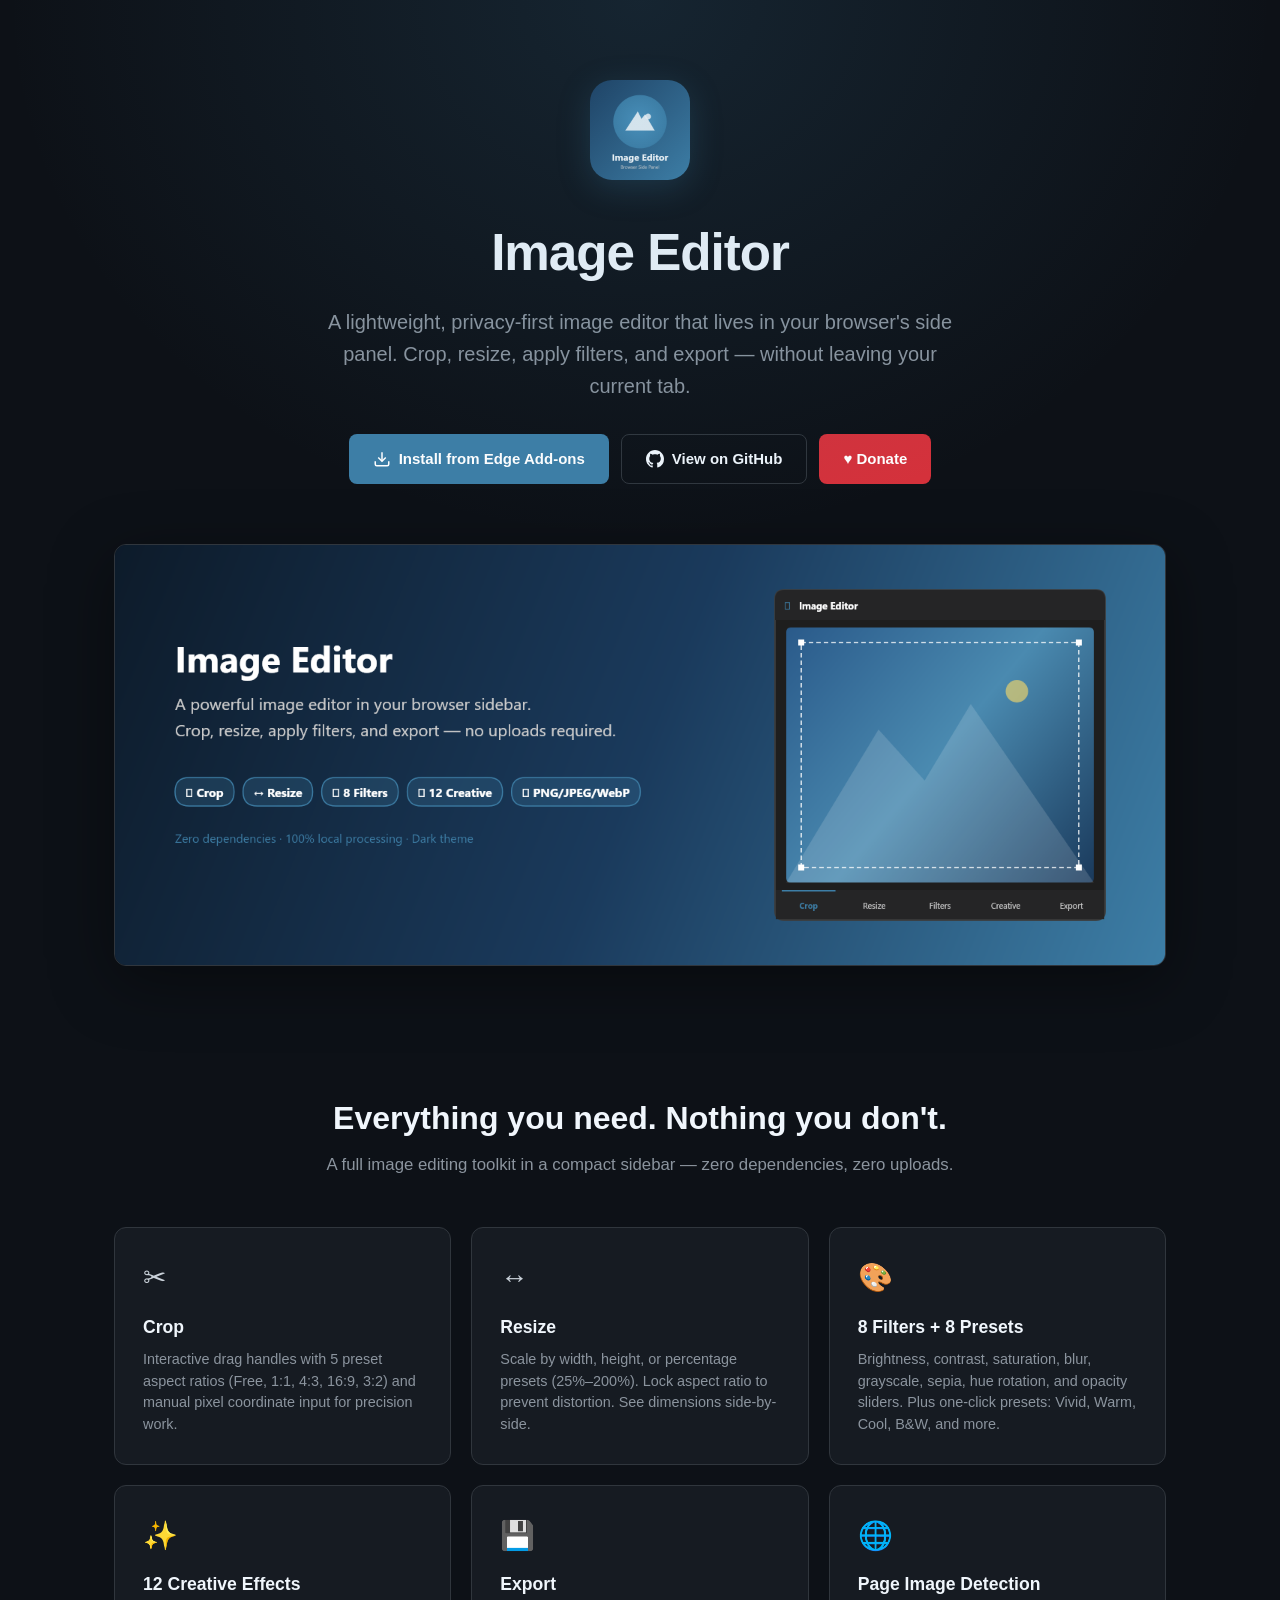
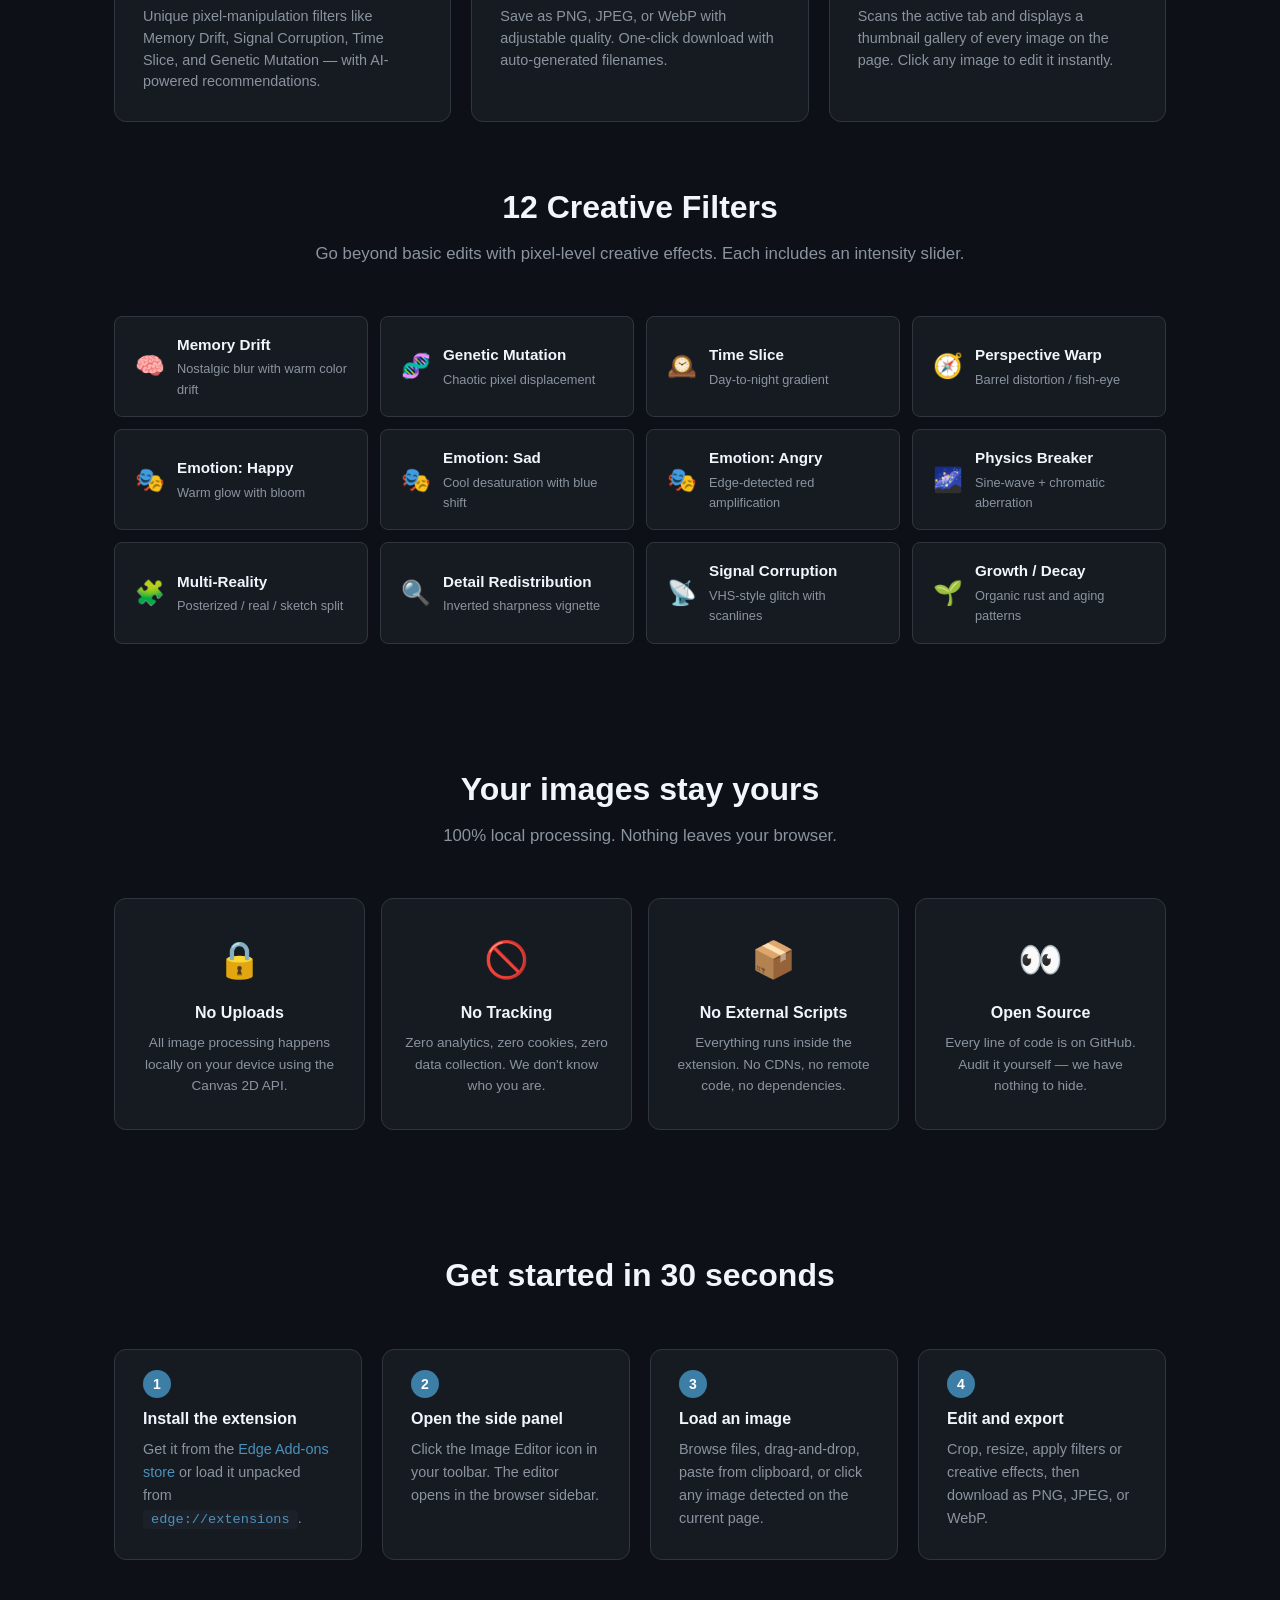
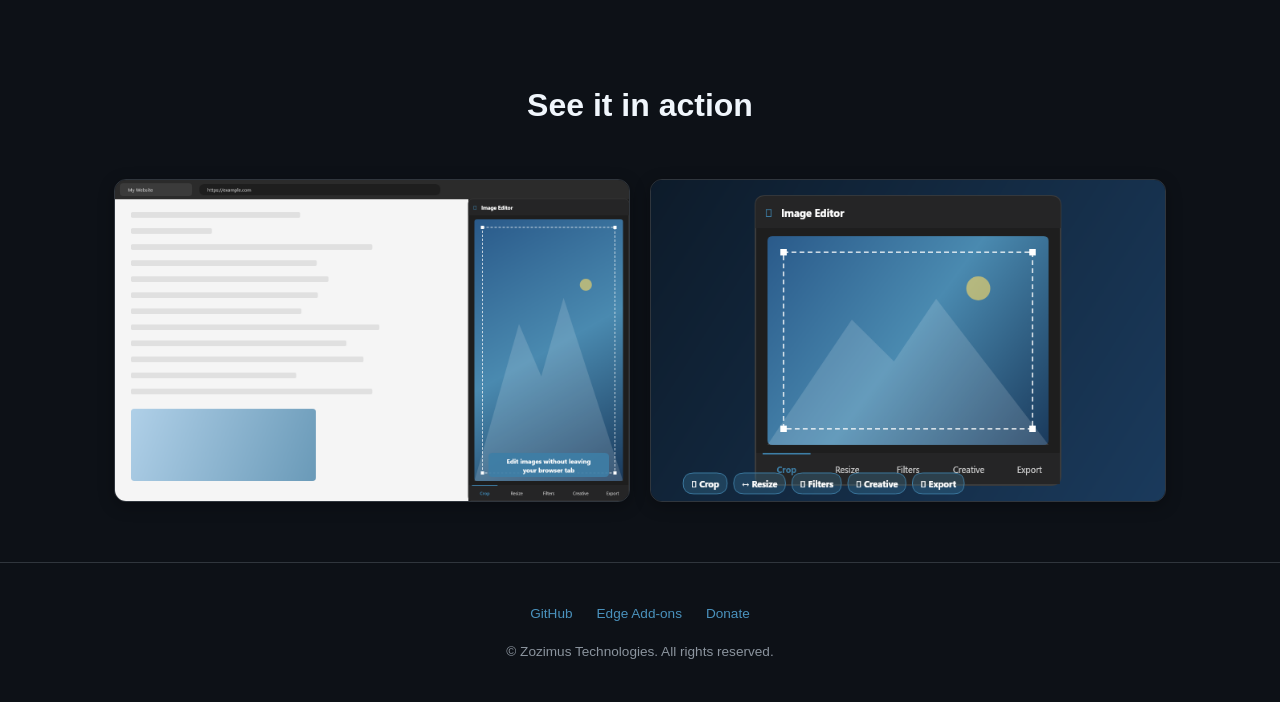
==== docs/index.html @ ad633cd8 "Add store assets, GitHub Pages site, UX improvements" ====
<!DOCTYPE html>
<html lang="en">
<head>
  <meta charset="UTF-8">
  <meta name="viewport" content="width=device-width, initial-scale=1.0">
  <title>Image Editor — Browser Side Panel Extension</title>
  <meta name="description" content="A lightweight, privacy-first image editor that lives in your browser's side panel. Crop, resize, apply filters, and export — without leaving your current tab.">
  <meta name="theme-color" content="#3d7ea6">
  <link rel="icon" type="image/png" href="icons/icon48.png">
  <style>
    *, *::before, *::after { box-sizing: border-box; margin: 0; padding: 0; }

    :root {
      --bg: #0d1117;
      --bg-card: #161b22;
      --bg-elevated: #1c2129;
      --border: #30363d;
      --text: #c9d1d9;
      --text-muted: #8b949e;
      --text-bright: #f0f6fc;
      --accent: #3d7ea6;
      --accent-light: #4a92bd;
      --accent-glow: rgba(61, 126, 166, 0.15);
      --danger: #d4313b;
      --radius: 12px;
    }

    body {
      font-family: -apple-system, BlinkMacSystemFont, "Segoe UI", Roboto, Helvetica, Arial, sans-serif;
      background: var(--bg);
      color: var(--text);
      line-height: 1.6;
      overflow-x: hidden;
    }

    a { color: var(--accent-light); text-decoration: none; }
    a:hover { text-decoration: underline; }

    /* ── Hero ── */
    .hero {
      position: relative;
      padding: 80px 24px 60px;
      text-align: center;
      overflow: hidden;
    }

    .hero::before {
      content: '';
      position: absolute;
      inset: 0;
      background: radial-gradient(ellipse at 50% 0%, rgba(61,126,166,0.18) 0%, transparent 70%);
      pointer-events: none;
    }

    .hero-logo {
      width: 100px;
      height: 100px;
      border-radius: 22px;
      margin-bottom: 24px;
      box-shadow: 0 8px 32px rgba(61,126,166,0.25);
    }

    .hero h1 {
      font-size: clamp(2rem, 5vw, 3.2rem);
      font-weight: 700;
      color: var(--text-bright);
      margin-bottom: 12px;
      letter-spacing: -0.02em;
    }

    .hero .tagline {
      font-size: clamp(1rem, 2.5vw, 1.25rem);
      color: var(--text-muted);
      max-width: 640px;
      margin: 0 auto 32px;
    }

    .hero-buttons {
      display: flex;
      gap: 12px;
      justify-content: center;
      flex-wrap: wrap;
    }

    .btn {
      display: inline-flex;
      align-items: center;
      gap: 8px;
      padding: 12px 24px;
      font-size: 15px;
      font-weight: 600;
      font-family: inherit;
      border: none;
      border-radius: 8px;
      cursor: pointer;
      transition: background 0.2s, transform 0.1s;
      text-decoration: none;
    }

    .btn:hover { text-decoration: none; transform: translateY(-1px); }

    .btn-primary {
      background: var(--accent);
      color: #fff;
    }
    .btn-primary:hover { background: var(--accent-light); }

    .btn-outline {
      background: transparent;
      color: var(--text-bright);
      border: 1px solid var(--border);
    }
    .btn-outline:hover { border-color: var(--accent); background: var(--accent-glow); }

    .btn-donate {
      background: var(--danger);
      color: #fff;
    }
    .btn-donate:hover { background: #e04450; }

    /* ── Banner Image ── */
    .banner {
      max-width: 1100px;
      margin: 0 auto 60px;
      padding: 0 24px;
    }

    .banner img {
      width: 100%;
      border-radius: var(--radius);
      border: 1px solid var(--border);
      box-shadow: 0 16px 64px rgba(0,0,0,0.4);
    }

    /* ── Section ── */
    .section {
      max-width: 1100px;
      margin: 0 auto;
      padding: 60px 24px;
    }

    .section-header {
      text-align: center;
      margin-bottom: 48px;
    }

    .section-header h2 {
      font-size: clamp(1.5rem, 3vw, 2rem);
      color: var(--text-bright);
      margin-bottom: 8px;
    }

    .section-header p {
      color: var(--text-muted);
      font-size: 1.05rem;
    }

    /* ── Feature Grid ── */
    .features {
      display: grid;
      grid-template-columns: repeat(auto-fit, minmax(300px, 1fr));
      gap: 20px;
    }

    .feature-card {
      padding: 28px;
      background: var(--bg-card);
      border: 1px solid var(--border);
      border-radius: var(--radius);
      transition: border-color 0.2s, box-shadow 0.2s;
    }

    .feature-card:hover {
      border-color: var(--accent);
      box-shadow: 0 0 0 1px var(--accent), 0 8px 24px rgba(61,126,166,0.08);
    }

    .feature-icon {
      font-size: 28px;
      margin-bottom: 12px;
      display: block;
    }

    .feature-card h3 {
      font-size: 1.1rem;
      color: var(--text-bright);
      margin-bottom: 8px;
    }

    .feature-card p {
      font-size: 0.9rem;
      color: var(--text-muted);
      line-height: 1.5;
    }

    /* ── Creative Filters ── */
    .creative-grid {
      display: grid;
      grid-template-columns: repeat(auto-fit, minmax(240px, 1fr));
      gap: 12px;
    }

    .creative-item {
      display: flex;
      align-items: center;
      gap: 12px;
      padding: 16px 20px;
      background: var(--bg-card);
      border: 1px solid var(--border);
      border-radius: 8px;
    }

    .creative-item .emoji { font-size: 24px; flex-shrink: 0; }

    .creative-item .info h4 {
      font-size: 0.95rem;
      color: var(--text-bright);
      margin-bottom: 2px;
    }

    .creative-item .info p {
      font-size: 0.8rem;
      color: var(--text-muted);
    }

    /* ── Privacy ── */
    .privacy-grid {
      display: grid;
      grid-template-columns: repeat(auto-fit, minmax(220px, 1fr));
      gap: 16px;
    }

    .privacy-card {
      text-align: center;
      padding: 32px 20px;
      background: var(--bg-card);
      border: 1px solid var(--border);
      border-radius: var(--radius);
    }

    .privacy-card .icon {
      font-size: 36px;
      display: block;
      margin-bottom: 12px;
    }

    .privacy-card h3 {
      font-size: 1rem;
      color: var(--text-bright);
      margin-bottom: 6px;
    }

    .privacy-card p {
      font-size: 0.85rem;
      color: var(--text-muted);
    }

    /* ── How to Install ── */
    .steps {
      display: grid;
      grid-template-columns: repeat(auto-fit, minmax(240px, 1fr));
      gap: 20px;
      counter-reset: step;
    }

    .step {
      position: relative;
      padding: 28px;
      padding-top: 56px;
      background: var(--bg-card);
      border: 1px solid var(--border);
      border-radius: var(--radius);
    }

    .step::before {
      counter-increment: step;
      content: counter(step);
      position: absolute;
      top: 20px;
      left: 28px;
      width: 28px;
      height: 28px;
      background: var(--accent);
      color: #fff;
      font-weight: 700;
      font-size: 14px;
      border-radius: 50%;
      display: flex;
      align-items: center;
      justify-content: center;
    }

    .step h3 {
      font-size: 1rem;
      color: var(--text-bright);
      margin-bottom: 6px;
    }

    .step p {
      font-size: 0.9rem;
      color: var(--text-muted);
    }

    .step code {
      background: var(--bg-elevated);
      padding: 2px 8px;
      border-radius: 4px;
      font-size: 0.85rem;
      color: var(--accent-light);
    }

    /* ── Screenshots ── */
    .screenshots {
      display: grid;
      grid-template-columns: repeat(auto-fit, minmax(300px, 1fr));
      gap: 20px;
    }

    .screenshots img {
      width: 100%;
      border-radius: var(--radius);
      border: 1px solid var(--border);
      box-shadow: 0 4px 16px rgba(0,0,0,0.3);
    }

    /* ── Footer ── */
    .site-footer {
      text-align: center;
      padding: 40px 24px;
      border-top: 1px solid var(--border);
      color: var(--text-muted);
      font-size: 0.85rem;
    }

    .site-footer .links {
      display: flex;
      justify-content: center;
      gap: 24px;
      margin-bottom: 16px;
      flex-wrap: wrap;
    }

    /* ── Responsive ── */
    @media (max-width: 640px) {
      .hero { padding: 48px 16px 40px; }
      .section { padding: 40px 16px; }
      .features, .creative-grid, .privacy-grid, .steps, .screenshots {
        grid-template-columns: 1fr;
      }
    }
  </style>
</head>
<body>

  <!-- Hero -->
  <section class="hero">
    <img src="storeassets/extensionlogo.png" alt="Image Editor logo" class="hero-logo">
    <h1>Image Editor</h1>
    <p class="tagline">A lightweight, privacy-first image editor that lives in your browser's side panel. Crop, resize, apply filters, and export — without leaving your current tab.</p>
    <div class="hero-buttons">
      <a href="https://microsoftedge.microsoft.com/addons/detail/image-editor/" class="btn btn-primary">
        <svg viewBox="0 0 24 24" width="18" height="18" fill="none" stroke="currentColor" stroke-width="2"><path d="M21 15v4a2 2 0 01-2 2H5a2 2 0 01-2-2v-4"/><polyline points="7 10 12 15 17 10"/><line x1="12" y1="15" x2="12" y2="3"/></svg>
        Install from Edge Add-ons
      </a>
      <a href="https://github.com/zozimustechnologies/imageeditor" class="btn btn-outline">
        <svg viewBox="0 0 16 16" width="18" height="18" fill="currentColor"><path d="M8 0C3.58 0 0 3.58 0 8c0 3.54 2.29 6.53 5.47 7.59.4.07.55-.17.55-.38 0-.19-.01-.82-.01-1.49-2.01.37-2.53-.49-2.69-.94-.09-.23-.48-.94-.82-1.13-.28-.15-.68-.52-.01-.53.63-.01 1.08.58 1.23.82.72 1.21 1.87.87 2.33.66.07-.52.28-.87.51-1.07-1.78-.2-3.64-.89-3.64-3.95 0-.87.31-1.59.82-2.15-.08-.2-.36-1.02.08-2.12 0 0 .67-.21 2.2.82.64-.18 1.32-.27 2-.27.68 0 1.36.09 2 .27 1.53-1.04 2.2-.82 2.2-.82.44 1.1.16 1.92.08 2.12.51.56.82 1.27.82 2.15 0 3.07-1.87 3.75-3.65 3.95.29.25.54.73.54 1.48 0 1.07-.01 1.93-.01 2.2 0 .21.15.46.55.38A8.013 8.013 0 0016 8c0-4.42-3.58-8-8-8z"/></svg>
        View on GitHub
      </a>
      <a href="https://wise.com/pay/business/sandeepchadda?utm_source=open_link" class="btn btn-donate" target="_blank" rel="noopener">
        &#9829; Donate
      </a>
    </div>
  </section>

  <!-- Banner -->
  <div class="banner">
    <img src="storeassets/largepromotionaltile.png" alt="Image Editor promotional banner">
  </div>

  <!-- Features -->
  <section class="section">
    <div class="section-header">
      <h2>Everything you need. Nothing you don't.</h2>
      <p>A full image editing toolkit in a compact sidebar — zero dependencies, zero uploads.</p>
    </div>
    <div class="features">
      <div class="feature-card">
        <span class="feature-icon">&#9986;</span>
        <h3>Crop</h3>
        <p>Interactive drag handles with 5 preset aspect ratios (Free, 1:1, 4:3, 16:9, 3:2) and manual pixel coordinate input for precision work.</p>
      </div>
      <div class="feature-card">
        <span class="feature-icon">&#8596;</span>
        <h3>Resize</h3>
        <p>Scale by width, height, or percentage presets (25%–200%). Lock aspect ratio to prevent distortion. See dimensions side-by-side.</p>
      </div>
      <div class="feature-card">
        <span class="feature-icon">&#127912;</span>
        <h3>8 Filters + 8 Presets</h3>
        <p>Brightness, contrast, saturation, blur, grayscale, sepia, hue rotation, and opacity sliders. Plus one-click presets: Vivid, Warm, Cool, B&amp;W, and more.</p>
      </div>
      <div class="feature-card">
        <span class="feature-icon">&#10024;</span>
        <h3>12 Creative Effects</h3>
        <p>Unique pixel-manipulation filters like Memory Drift, Signal Corruption, Time Slice, and Genetic Mutation — with AI-powered recommendations.</p>
      </div>
      <div class="feature-card">
        <span class="feature-icon">&#128190;</span>
        <h3>Export</h3>
        <p>Save as PNG, JPEG, or WebP with adjustable quality. One-click download with auto-generated filenames.</p>
      </div>
      <div class="feature-card">
        <span class="feature-icon">&#127760;</span>
        <h3>Page Image Detection</h3>
        <p>Scans the active tab and displays a thumbnail gallery of every image on the page. Click any image to edit it instantly.</p>
      </div>
    </div>
  </section>

  <!-- Creative Filters -->
  <section class="section" style="padding-top: 0;">
    <div class="section-header">
      <h2>12 Creative Filters</h2>
      <p>Go beyond basic edits with pixel-level creative effects. Each includes an intensity slider.</p>
    </div>
    <div class="creative-grid">
      <div class="creative-item">
        <span class="emoji">&#129504;</span>
        <div class="info"><h4>Memory Drift</h4><p>Nostalgic blur with warm color drift</p></div>
      </div>
      <div class="creative-item">
        <span class="emoji">&#129516;</span>
        <div class="info"><h4>Genetic Mutation</h4><p>Chaotic pixel displacement</p></div>
      </div>
      <div class="creative-item">
        <span class="emoji">&#128368;&#65039;</span>
        <div class="info"><h4>Time Slice</h4><p>Day-to-night gradient</p></div>
      </div>
      <div class="creative-item">
        <span class="emoji">&#129517;</span>
        <div class="info"><h4>Perspective Warp</h4><p>Barrel distortion / fish-eye</p></div>
      </div>
      <div class="creative-item">
        <span class="emoji">&#127917;</span>
        <div class="info"><h4>Emotion: Happy</h4><p>Warm glow with bloom</p></div>
      </div>
      <div class="creative-item">
        <span class="emoji">&#127917;</span>
        <div class="info"><h4>Emotion: Sad</h4><p>Cool desaturation with blue shift</p></div>
      </div>
      <div class="creative-item">
        <span class="emoji">&#127917;</span>
        <div class="info"><h4>Emotion: Angry</h4><p>Edge-detected red amplification</p></div>
      </div>
      <div class="creative-item">
        <span class="emoji">&#127756;</span>
        <div class="info"><h4>Physics Breaker</h4><p>Sine-wave + chromatic aberration</p></div>
      </div>
      <div class="creative-item">
        <span class="emoji">&#129513;</span>
        <div class="info"><h4>Multi-Reality</h4><p>Posterized / real / sketch split</p></div>
      </div>
      <div class="creative-item">
        <span class="emoji">&#128269;</span>
        <div class="info"><h4>Detail Redistribution</h4><p>Inverted sharpness vignette</p></div>
      </div>
      <div class="creative-item">
        <span class="emoji">&#128225;</span>
        <div class="info"><h4>Signal Corruption</h4><p>VHS-style glitch with scanlines</p></div>
      </div>
      <div class="creative-item">
        <span class="emoji">&#127793;</span>
        <div class="info"><h4>Growth / Decay</h4><p>Organic rust and aging patterns</p></div>
      </div>
    </div>
  </section>

  <!-- Privacy -->
  <section class="section">
    <div class="section-header">
      <h2>Your images stay yours</h2>
      <p>100% local processing. Nothing leaves your browser.</p>
    </div>
    <div class="privacy-grid">
      <div class="privacy-card">
        <span class="icon">&#128274;</span>
        <h3>No Uploads</h3>
        <p>All image processing happens locally on your device using the Canvas 2D API.</p>
      </div>
      <div class="privacy-card">
        <span class="icon">&#128683;</span>
        <h3>No Tracking</h3>
        <p>Zero analytics, zero cookies, zero data collection. We don't know who you are.</p>
      </div>
      <div class="privacy-card">
        <span class="icon">&#128230;</span>
        <h3>No External Scripts</h3>
        <p>Everything runs inside the extension. No CDNs, no remote code, no dependencies.</p>
      </div>
      <div class="privacy-card">
        <span class="icon">&#128064;</span>
        <h3>Open Source</h3>
        <p>Every line of code is on GitHub. Audit it yourself — we have nothing to hide.</p>
      </div>
    </div>
  </section>

  <!-- Install -->
  <section class="section">
    <div class="section-header">
      <h2>Get started in 30 seconds</h2>
    </div>
    <div class="steps">
      <div class="step">
        <h3>Install the extension</h3>
        <p>Get it from the <a href="https://microsoftedge.microsoft.com/addons/detail/image-editor/">Edge Add-ons store</a> or load it unpacked from <code>edge://extensions</code>.</p>
      </div>
      <div class="step">
        <h3>Open the side panel</h3>
        <p>Click the Image Editor icon in your toolbar. The editor opens in the browser sidebar.</p>
      </div>
      <div class="step">
        <h3>Load an image</h3>
        <p>Browse files, drag-and-drop, paste from clipboard, or click any image detected on the current page.</p>
      </div>
      <div class="step">
        <h3>Edit and export</h3>
        <p>Crop, resize, apply filters or creative effects, then download as PNG, JPEG, or WebP.</p>
      </div>
    </div>
  </section>

  <!-- Screenshots -->
  <section class="section">
    <div class="section-header">
      <h2>See it in action</h2>
    </div>
    <div class="screenshots">
      <img src="storeassets/screenshot-1280x800.png" alt="Image Editor side panel in browser" loading="lazy">
      <img src="storeassets/screenshot-640x400.png" alt="Image Editor compact view" loading="lazy">
    </div>
  </section>

  <!-- Footer -->
  <footer class="site-footer">
    <div class="links">
      <a href="https://github.com/zozimustechnologies/imageeditor">GitHub</a>
      <a href="https://microsoftedge.microsoft.com/addons/detail/image-editor/">Edge Add-ons</a>
      <a href="https://wise.com/pay/business/sandeepchadda?utm_source=open_link" target="_blank" rel="noopener">Donate</a>
    </div>
    <p>&copy; Zozimus Technologies. All rights reserved.</p>
  </footer>

</body>
</html>
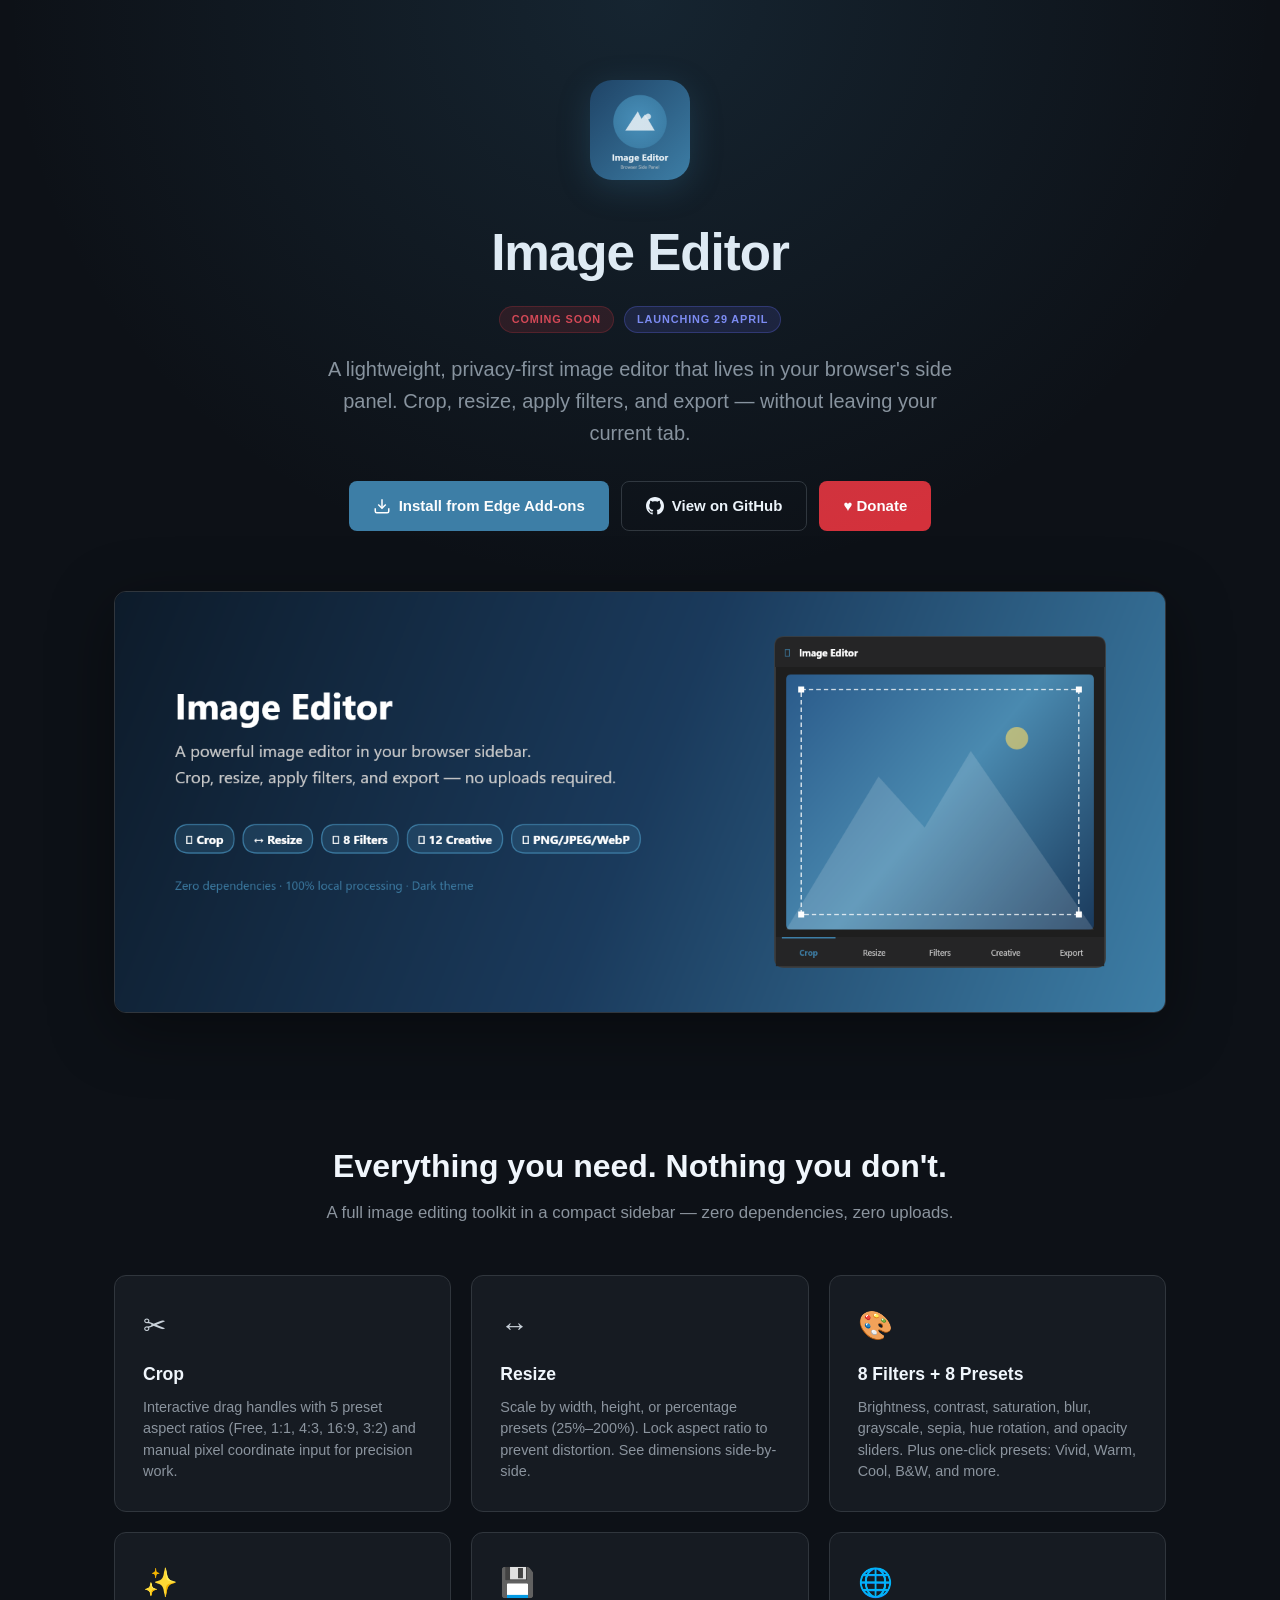
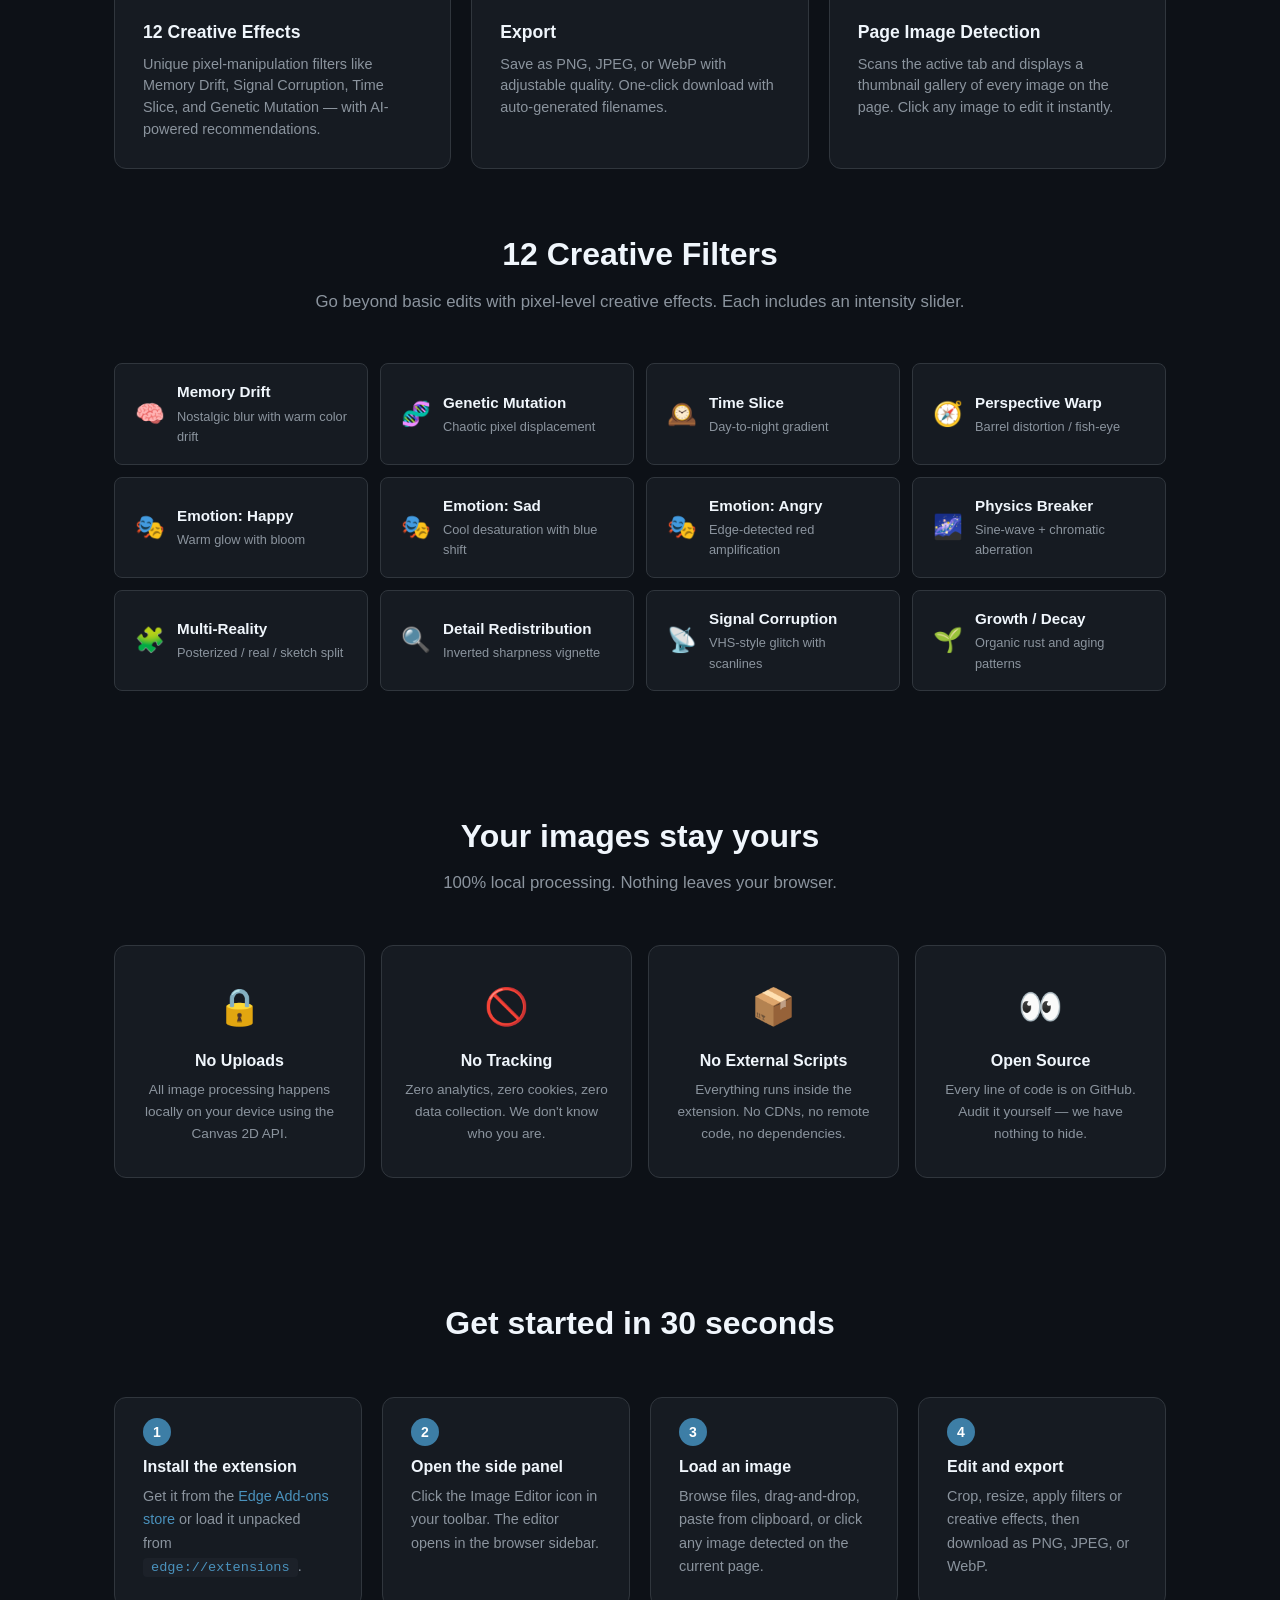
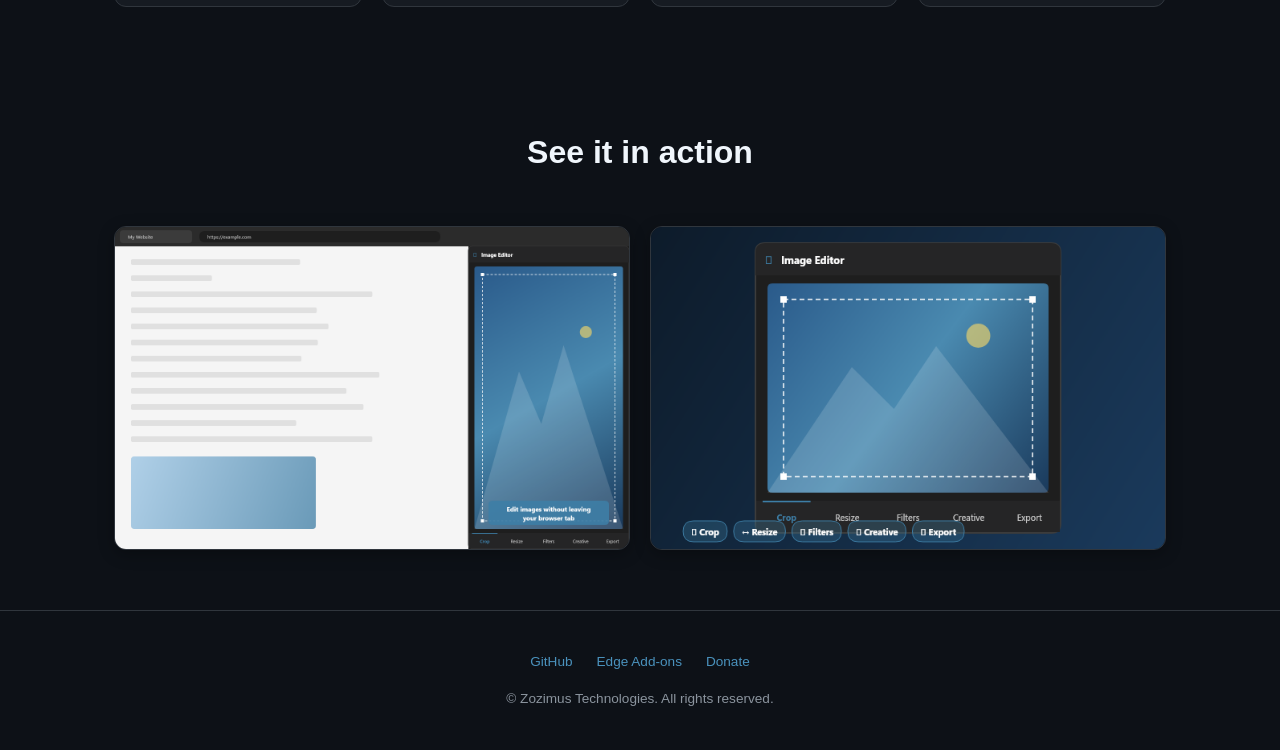
==== commit 83909ca2: "feat: add coming soon and launch date badges to hero" ====
--- a/docs/index.html
+++ b/docs/index.html
@@ -2,353 +2,19 @@
 <html lang="en">
 <head>
   <meta charset="UTF-8">
+  <script async src="https://www.googletagmanager.com/gtag/js?id=G-RKTB1B4YDJ"></script>
+  <script>
+    window.dataLayer = window.dataLayer || [];
+    function gtag(){dataLayer.push(arguments);}
+    gtag("js", new Date());
+    gtag("config", "G-RKTB1B4YDJ");
+  </script>
   <meta name="viewport" content="width=device-width, initial-scale=1.0">
   <title>Image Editor — Browser Side Panel Extension</title>
   <meta name="description" content="A lightweight, privacy-first image editor that lives in your browser's side panel. Crop, resize, apply filters, and export — without leaving your current tab.">
   <meta name="theme-color" content="#3d7ea6">
   <link rel="icon" type="image/png" href="icons/icon48.png">
-  <style>
-    *, *::before, *::after { box-sizing: border-box; margin: 0; padding: 0; }
-
-    :root {
-      --bg: #0d1117;
-      --bg-card: #161b22;
-      --bg-elevated: #1c2129;
-      --border: #30363d;
-      --text: #c9d1d9;
-      --text-muted: #8b949e;
-      --text-bright: #f0f6fc;
-      --accent: #3d7ea6;
-      --accent-light: #4a92bd;
-      --accent-glow: rgba(61, 126, 166, 0.15);
-      --danger: #d4313b;
-      --radius: 12px;
-    }
-
-    body {
-      font-family: -apple-system, BlinkMacSystemFont, "Segoe UI", Roboto, Helvetica, Arial, sans-serif;
-      background: var(--bg);
-      color: var(--text);
-      line-height: 1.6;
-      overflow-x: hidden;
-    }
-
-    a { color: var(--accent-light); text-decoration: none; }
-    a:hover { text-decoration: underline; }
-
-    /* ── Hero ── */
-    .hero {
-      position: relative;
-      padding: 80px 24px 60px;
-      text-align: center;
-      overflow: hidden;
-    }
-
-    .hero::before {
-      content: '';
-      position: absolute;
-      inset: 0;
-      background: radial-gradient(ellipse at 50% 0%, rgba(61,126,166,0.18) 0%, transparent 70%);
-      pointer-events: none;
-    }
-
-    .hero-logo {
-      width: 100px;
-      height: 100px;
-      border-radius: 22px;
-      margin-bottom: 24px;
-      box-shadow: 0 8px 32px rgba(61,126,166,0.25);
-    }
-
-    .hero h1 {
-      font-size: clamp(2rem, 5vw, 3.2rem);
-      font-weight: 700;
-      color: var(--text-bright);
-      margin-bottom: 12px;
-      letter-spacing: -0.02em;
-    }
-
-    .hero .tagline {
-      font-size: clamp(1rem, 2.5vw, 1.25rem);
-      color: var(--text-muted);
-      max-width: 640px;
-      margin: 0 auto 32px;
-    }
-
-    .hero-buttons {
-      display: flex;
-      gap: 12px;
-      justify-content: center;
-      flex-wrap: wrap;
-    }
-
-    .btn {
-      display: inline-flex;
-      align-items: center;
-      gap: 8px;
-      padding: 12px 24px;
-      font-size: 15px;
-      font-weight: 600;
-      font-family: inherit;
-      border: none;
-      border-radius: 8px;
-      cursor: pointer;
-      transition: background 0.2s, transform 0.1s;
-      text-decoration: none;
-    }
-
-    .btn:hover { text-decoration: none; transform: translateY(-1px); }
-
-    .btn-primary {
-      background: var(--accent);
-      color: #fff;
-    }
-    .btn-primary:hover { background: var(--accent-light); }
-
-    .btn-outline {
-      background: transparent;
-      color: var(--text-bright);
-      border: 1px solid var(--border);
-    }
-    .btn-outline:hover { border-color: var(--accent); background: var(--accent-glow); }
-
-    .btn-donate {
-      background: var(--danger);
-      color: #fff;
-    }
-    .btn-donate:hover { background: #e04450; }
-
-    /* ── Banner Image ── */
-    .banner {
-      max-width: 1100px;
-      margin: 0 auto 60px;
-      padding: 0 24px;
-    }
-
-    .banner img {
-      width: 100%;
-      border-radius: var(--radius);
-      border: 1px solid var(--border);
-      box-shadow: 0 16px 64px rgba(0,0,0,0.4);
-    }
-
-    /* ── Section ── */
-    .section {
-      max-width: 1100px;
-      margin: 0 auto;
-      padding: 60px 24px;
-    }
-
-    .section-header {
-      text-align: center;
-      margin-bottom: 48px;
-    }
-
-    .section-header h2 {
-      font-size: clamp(1.5rem, 3vw, 2rem);
-      color: var(--text-bright);
-      margin-bottom: 8px;
-    }
-
-    .section-header p {
-      color: var(--text-muted);
-      font-size: 1.05rem;
-    }
-
-    /* ── Feature Grid ── */
-    .features {
-      display: grid;
-      grid-template-columns: repeat(auto-fit, minmax(300px, 1fr));
-      gap: 20px;
-    }
-
-    .feature-card {
-      padding: 28px;
-      background: var(--bg-card);
-      border: 1px solid var(--border);
-      border-radius: var(--radius);
-      transition: border-color 0.2s, box-shadow 0.2s;
-    }
-
-    .feature-card:hover {
-      border-color: var(--accent);
-      box-shadow: 0 0 0 1px var(--accent), 0 8px 24px rgba(61,126,166,0.08);
-    }
-
-    .feature-icon {
-      font-size: 28px;
-      margin-bottom: 12px;
-      display: block;
-    }
-
-    .feature-card h3 {
-      font-size: 1.1rem;
-      color: var(--text-bright);
-      margin-bottom: 8px;
-    }
-
-    .feature-card p {
-      font-size: 0.9rem;
-      color: var(--text-muted);
-      line-height: 1.5;
-    }
-
-    /* ── Creative Filters ── */
-    .creative-grid {
-      display: grid;
-      grid-template-columns: repeat(auto-fit, minmax(240px, 1fr));
-      gap: 12px;
-    }
-
-    .creative-item {
-      display: flex;
-      align-items: center;
-      gap: 12px;
-      padding: 16px 20px;
-      background: var(--bg-card);
-      border: 1px solid var(--border);
-      border-radius: 8px;
-    }
-
-    .creative-item .emoji { font-size: 24px; flex-shrink: 0; }
-
-    .creative-item .info h4 {
-      font-size: 0.95rem;
-      color: var(--text-bright);
-      margin-bottom: 2px;
-    }
-
-    .creative-item .info p {
-      font-size: 0.8rem;
-      color: var(--text-muted);
-    }
-
-    /* ── Privacy ── */
-    .privacy-grid {
-      display: grid;
-      grid-template-columns: repeat(auto-fit, minmax(220px, 1fr));
-      gap: 16px;
-    }
-
-    .privacy-card {
-      text-align: center;
-      padding: 32px 20px;
-      background: var(--bg-card);
-      border: 1px solid var(--border);
-      border-radius: var(--radius);
-    }
-
-    .privacy-card .icon {
-      font-size: 36px;
-      display: block;
-      margin-bottom: 12px;
-    }
-
-    .privacy-card h3 {
-      font-size: 1rem;
-      color: var(--text-bright);
-      margin-bottom: 6px;
-    }
-
-    .privacy-card p {
-      font-size: 0.85rem;
-      color: var(--text-muted);
-    }
-
-    /* ── How to Install ── */
-    .steps {
-      display: grid;
-      grid-template-columns: repeat(auto-fit, minmax(240px, 1fr));
-      gap: 20px;
-      counter-reset: step;
-    }
-
-    .step {
-      position: relative;
-      padding: 28px;
-      padding-top: 56px;
-      background: var(--bg-card);
-      border: 1px solid var(--border);
-      border-radius: var(--radius);
-    }
-
-    .step::before {
-      counter-increment: step;
-      content: counter(step);
-      position: absolute;
-      top: 20px;
-      left: 28px;
-      width: 28px;
-      height: 28px;
-      background: var(--accent);
-      color: #fff;
-      font-weight: 700;
-      font-size: 14px;
-      border-radius: 50%;
-      display: flex;
-      align-items: center;
-      justify-content: center;
-    }
-
-    .step h3 {
-      font-size: 1rem;
-      color: var(--text-bright);
-      margin-bottom: 6px;
-    }
-
-    .step p {
-      font-size: 0.9rem;
-      color: var(--text-muted);
-    }
-
-    .step code {
-      background: var(--bg-elevated);
-      padding: 2px 8px;
-      border-radius: 4px;
-      font-size: 0.85rem;
-      color: var(--accent-light);
-    }
-
-    /* ── Screenshots ── */
-    .screenshots {
-      display: grid;
-      grid-template-columns: repeat(auto-fit, minmax(300px, 1fr));
-      gap: 20px;
-    }
-
-    .screenshots img {
-      width: 100%;
-      border-radius: var(--radius);
-      border: 1px solid var(--border);
-      box-shadow: 0 4px 16px rgba(0,0,0,0.3);
-    }
-
-    /* ── Footer ── */
-    .site-footer {
-      text-align: center;
-      padding: 40px 24px;
-      border-top: 1px solid var(--border);
-      color: var(--text-muted);
-      font-size: 0.85rem;
-    }
-
-    .site-footer .links {
-      display: flex;
-      justify-content: center;
-      gap: 24px;
-      margin-bottom: 16px;
-      flex-wrap: wrap;
-    }
-
-    /* ── Responsive ── */
-    @media (max-width: 640px) {
-      .hero { padding: 48px 16px 40px; }
-      .section { padding: 40px 16px; }
-      .features, .creative-grid, .privacy-grid, .steps, .screenshots {
-        grid-template-columns: 1fr;
-      }
-    }
-  </style>
+  <link rel="stylesheet" href="style.css">
 </head>
 <body>
 
@@ -356,6 +22,10 @@
   <section class="hero">
     <img src="storeassets/extensionlogo.png" alt="Image Editor logo" class="hero-logo">
     <h1>Image Editor</h1>
+    <div class="hero-badges">
+      <span class="coming-soon-badge">Coming Soon</span>
+      <span class="launch-date-badge">Launching 29 April</span>
+    </div>
     <p class="tagline">A lightweight, privacy-first image editor that lives in your browser's side panel. Crop, resize, apply filters, and export — without leaving your current tab.</p>
     <div class="hero-buttons">
       <a href="https://microsoftedge.microsoft.com/addons/detail/image-editor/" class="btn btn-primary">
--- a/docs/style.css
+++ b/docs/style.css
@@ -0,0 +1,366 @@
+*, *::before, *::after { box-sizing: border-box; margin: 0; padding: 0; }
+
+    :root {
+      --bg: #0d1117;
+      --bg-card: #161b22;
+      --bg-elevated: #1c2129;
+      --border: #30363d;
+      --text: #c9d1d9;
+      --text-muted: #8b949e;
+      --text-bright: #f0f6fc;
+      --accent: #3d7ea6;
+      --accent-light: #4a92bd;
+      --accent-glow: rgba(61, 126, 166, 0.15);
+      --danger: #d4313b;
+      --radius: 12px;
+    }
+
+    body {
+      font-family: -apple-system, BlinkMacSystemFont, "Segoe UI", Roboto, Helvetica, Arial, sans-serif;
+      background: var(--bg);
+      color: var(--text);
+      line-height: 1.6;
+      overflow-x: hidden;
+    }
+
+    a { color: var(--accent-light); text-decoration: none; }
+    a:hover { text-decoration: underline; }
+
+    /* ── Hero ── */
+    .hero {
+      position: relative;
+      padding: 80px 24px 60px;
+      text-align: center;
+      overflow: hidden;
+    }
+
+    .hero::before {
+      content: '';
+      position: absolute;
+      inset: 0;
+      background: radial-gradient(ellipse at 50% 0%, rgba(61,126,166,0.18) 0%, transparent 70%);
+      pointer-events: none;
+    }
+
+    .hero-logo {
+      width: 100px;
+      height: 100px;
+      border-radius: 22px;
+      margin-bottom: 24px;
+      box-shadow: 0 8px 32px rgba(61,126,166,0.25);
+    }
+
+    .hero h1 {
+      font-size: clamp(2rem, 5vw, 3.2rem);
+      font-weight: 700;
+      color: var(--text-bright);
+      margin-bottom: 12px;
+      letter-spacing: -0.02em;
+    }
+
+    .hero-badges {
+      display: flex;
+      gap: 10px;
+      justify-content: center;
+      flex-wrap: wrap;
+      margin-bottom: 20px;
+    }
+
+    .coming-soon-badge {
+      display: inline-block;
+      font-size: 0.68rem; font-weight: 700;
+      text-transform: uppercase; letter-spacing: 0.08em;
+      padding: 4px 12px; border-radius: 100px;
+      background: rgba(212,49,59,0.15); color: #e04450;
+      border: 1px solid rgba(212,49,59,0.25);
+    }
+
+    .launch-date-badge {
+      display: inline-block;
+      font-size: 0.68rem; font-weight: 700;
+      text-transform: uppercase; letter-spacing: 0.08em;
+      padding: 4px 12px; border-radius: 100px;
+      background: rgba(99,102,241,0.15); color: #818cf8;
+      border: 1px solid rgba(99,102,241,0.3);
+    }
+
+    .hero .tagline {
+      font-size: clamp(1rem, 2.5vw, 1.25rem);
+      color: var(--text-muted);
+      max-width: 640px;
+      margin: 0 auto 32px;
+    }
+
+    .hero-buttons {
+      display: flex;
+      gap: 12px;
+      justify-content: center;
+      flex-wrap: wrap;
+    }
+
+    .btn {
+      display: inline-flex;
+      align-items: center;
+      gap: 8px;
+      padding: 12px 24px;
+      font-size: 15px;
+      font-weight: 600;
+      font-family: inherit;
+      border: none;
+      border-radius: 8px;
+      cursor: pointer;
+      transition: background 0.2s, transform 0.1s;
+      text-decoration: none;
+    }
+
+    .btn:hover { text-decoration: none; transform: translateY(-1px); }
+
+    .btn-primary {
+      background: var(--accent);
+      color: #fff;
+    }
+    .btn-primary:hover { background: var(--accent-light); }
+
+    .btn-outline {
+      background: transparent;
+      color: var(--text-bright);
+      border: 1px solid var(--border);
+    }
+    .btn-outline:hover { border-color: var(--accent); background: var(--accent-glow); }
+
+    .btn-donate {
+      background: var(--danger);
+      color: #fff;
+    }
+    .btn-donate:hover { background: #e04450; }
+
+    /* ── Banner Image ── */
+    .banner {
+      max-width: 1100px;
+      margin: 0 auto 60px;
+      padding: 0 24px;
+    }
+
+    .banner img {
+      width: 100%;
+      border-radius: var(--radius);
+      border: 1px solid var(--border);
+      box-shadow: 0 16px 64px rgba(0,0,0,0.4);
+    }
+
+    /* ── Section ── */
+    .section {
+      max-width: 1100px;
+      margin: 0 auto;
+      padding: 60px 24px;
+    }
+
+    .section-header {
+      text-align: center;
+      margin-bottom: 48px;
+    }
+
+    .section-header h2 {
+      font-size: clamp(1.5rem, 3vw, 2rem);
+      color: var(--text-bright);
+      margin-bottom: 8px;
+    }
+
+    .section-header p {
+      color: var(--text-muted);
+      font-size: 1.05rem;
+    }
+
+    /* ── Feature Grid ── */
+    .features {
+      display: grid;
+      grid-template-columns: repeat(auto-fit, minmax(300px, 1fr));
+      gap: 20px;
+    }
+
+    .feature-card {
+      padding: 28px;
+      background: var(--bg-card);
+      border: 1px solid var(--border);
+      border-radius: var(--radius);
+      transition: border-color 0.2s, box-shadow 0.2s;
+    }
+
+    .feature-card:hover {
+      border-color: var(--accent);
+      box-shadow: 0 0 0 1px var(--accent), 0 8px 24px rgba(61,126,166,0.08);
+    }
+
+    .feature-icon {
+      font-size: 28px;
+      margin-bottom: 12px;
+      display: block;
+    }
+
+    .feature-card h3 {
+      font-size: 1.1rem;
+      color: var(--text-bright);
+      margin-bottom: 8px;
+    }
+
+    .feature-card p {
+      font-size: 0.9rem;
+      color: var(--text-muted);
+      line-height: 1.5;
+    }
+
+    /* ── Creative Filters ── */
+    .creative-grid {
+      display: grid;
+      grid-template-columns: repeat(auto-fit, minmax(240px, 1fr));
+      gap: 12px;
+    }
+
+    .creative-item {
+      display: flex;
+      align-items: center;
+      gap: 12px;
+      padding: 16px 20px;
+      background: var(--bg-card);
+      border: 1px solid var(--border);
+      border-radius: 8px;
+    }
+
+    .creative-item .emoji { font-size: 24px; flex-shrink: 0; }
+
+    .creative-item .info h4 {
+      font-size: 0.95rem;
+      color: var(--text-bright);
+      margin-bottom: 2px;
+    }
+
+    .creative-item .info p {
+      font-size: 0.8rem;
+      color: var(--text-muted);
+    }
+
+    /* ── Privacy ── */
+    .privacy-grid {
+      display: grid;
+      grid-template-columns: repeat(auto-fit, minmax(220px, 1fr));
+      gap: 16px;
+    }
+
+    .privacy-card {
+      text-align: center;
+      padding: 32px 20px;
+      background: var(--bg-card);
+      border: 1px solid var(--border);
+      border-radius: var(--radius);
+    }
+
+    .privacy-card .icon {
+      font-size: 36px;
+      display: block;
+      margin-bottom: 12px;
+    }
+
+    .privacy-card h3 {
+      font-size: 1rem;
+      color: var(--text-bright);
+      margin-bottom: 6px;
+    }
+
+    .privacy-card p {
+      font-size: 0.85rem;
+      color: var(--text-muted);
+    }
+
+    /* ── How to Install ── */
+    .steps {
+      display: grid;
+      grid-template-columns: repeat(auto-fit, minmax(240px, 1fr));
+      gap: 20px;
+      counter-reset: step;
+    }
+
+    .step {
+      position: relative;
+      padding: 28px;
+      padding-top: 56px;
+      background: var(--bg-card);
+      border: 1px solid var(--border);
+      border-radius: var(--radius);
+    }
+
+    .step::before {
+      counter-increment: step;
+      content: counter(step);
+      position: absolute;
+      top: 20px;
+      left: 28px;
+      width: 28px;
+      height: 28px;
+      background: var(--accent);
+      color: #fff;
+      font-weight: 700;
+      font-size: 14px;
+      border-radius: 50%;
+      display: flex;
+      align-items: center;
+      justify-content: center;
+    }
+
+    .step h3 {
+      font-size: 1rem;
+      color: var(--text-bright);
+      margin-bottom: 6px;
+    }
+
+    .step p {
+      font-size: 0.9rem;
+      color: var(--text-muted);
+    }
+
+    .step code {
+      background: var(--bg-elevated);
+      padding: 2px 8px;
+      border-radius: 4px;
+      font-size: 0.85rem;
+      color: var(--accent-light);
+    }
+
+    /* ── Screenshots ── */
+    .screenshots {
+      display: grid;
+      grid-template-columns: repeat(auto-fit, minmax(300px, 1fr));
+      gap: 20px;
+    }
+
+    .screenshots img {
+      width: 100%;
+      border-radius: var(--radius);
+      border: 1px solid var(--border);
+      box-shadow: 0 4px 16px rgba(0,0,0,0.3);
+    }
+
+    /* ── Footer ── */
+    .site-footer {
+      text-align: center;
+      padding: 40px 24px;
+      border-top: 1px solid var(--border);
+      color: var(--text-muted);
+      font-size: 0.85rem;
+    }
+
+    .site-footer .links {
+      display: flex;
+      justify-content: center;
+      gap: 24px;
+      margin-bottom: 16px;
+      flex-wrap: wrap;
+    }
+
+    /* ── Responsive ── */
+    @media (max-width: 640px) {
+      .hero { padding: 48px 16px 40px; }
+      .section { padding: 40px 16px; }
+      .features, .creative-grid, .privacy-grid, .steps, .screenshots {
+        grid-template-columns: 1fr;
+      }
+    }
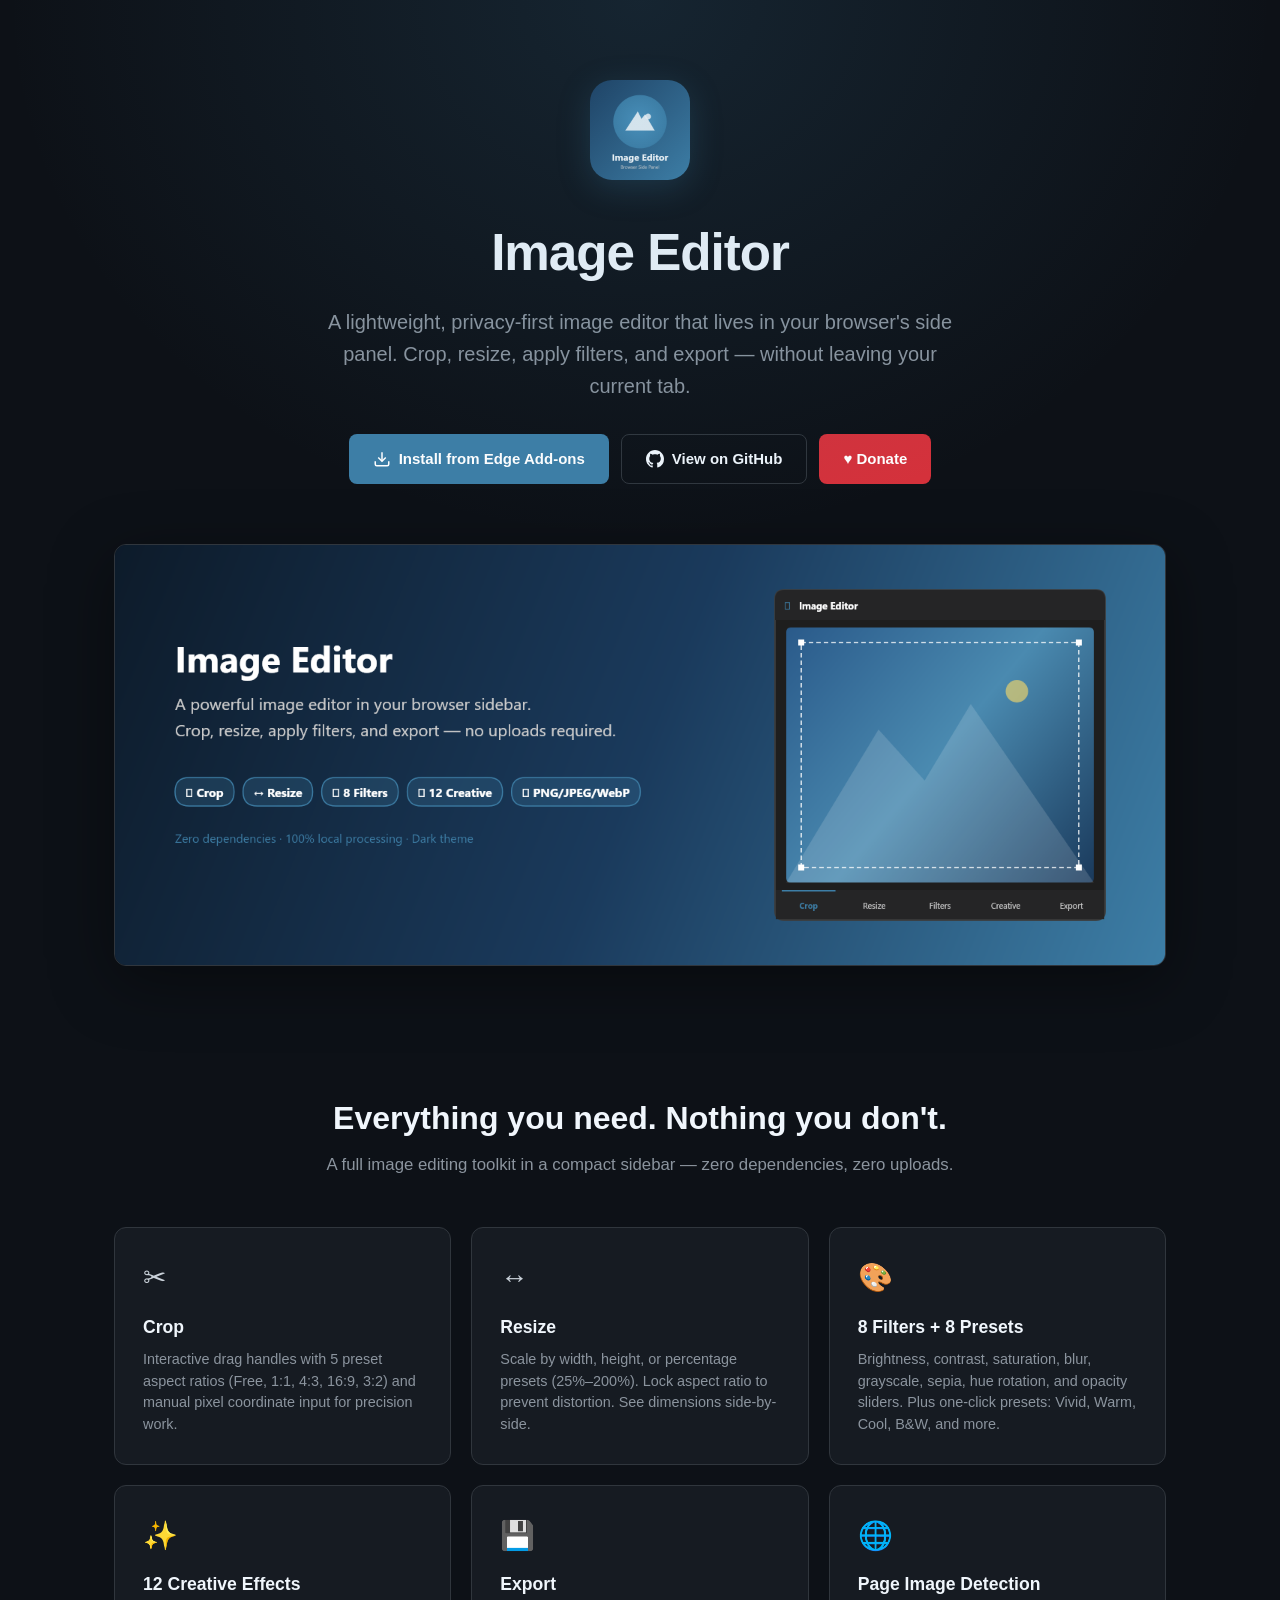
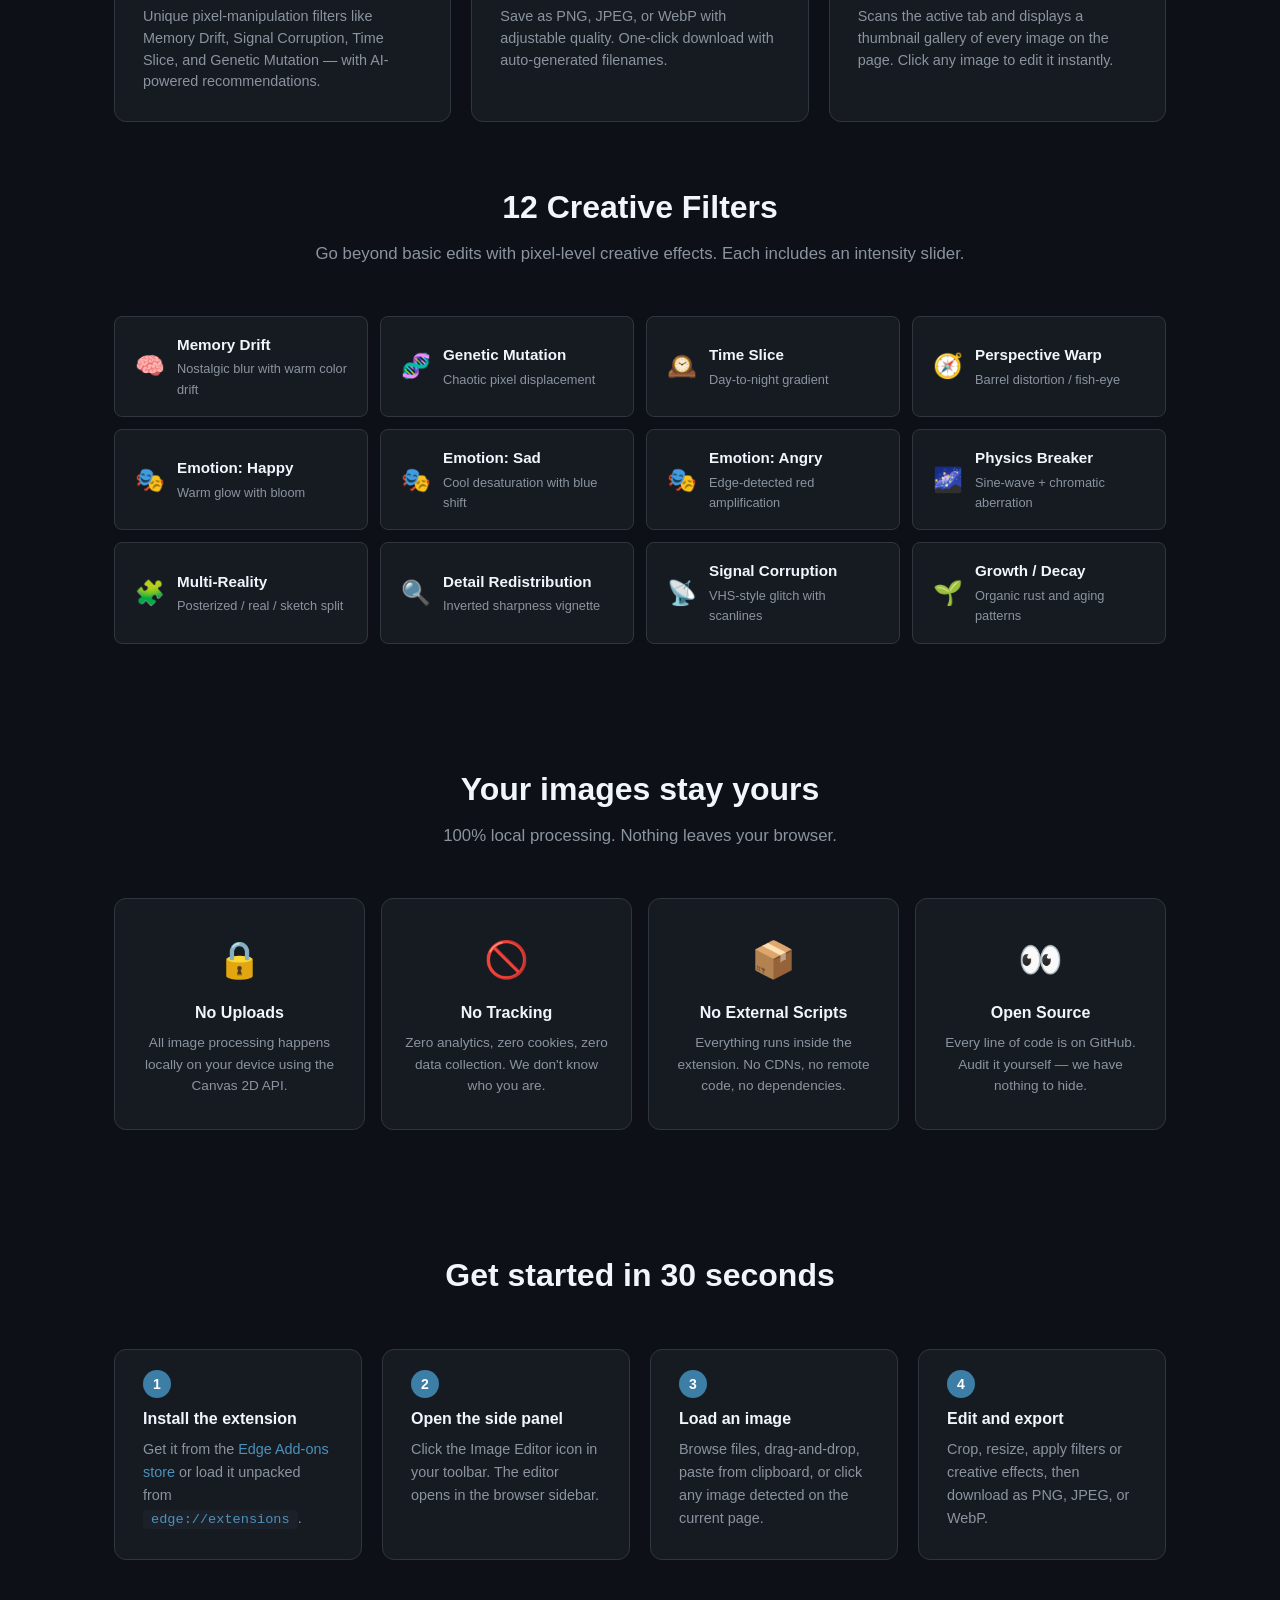
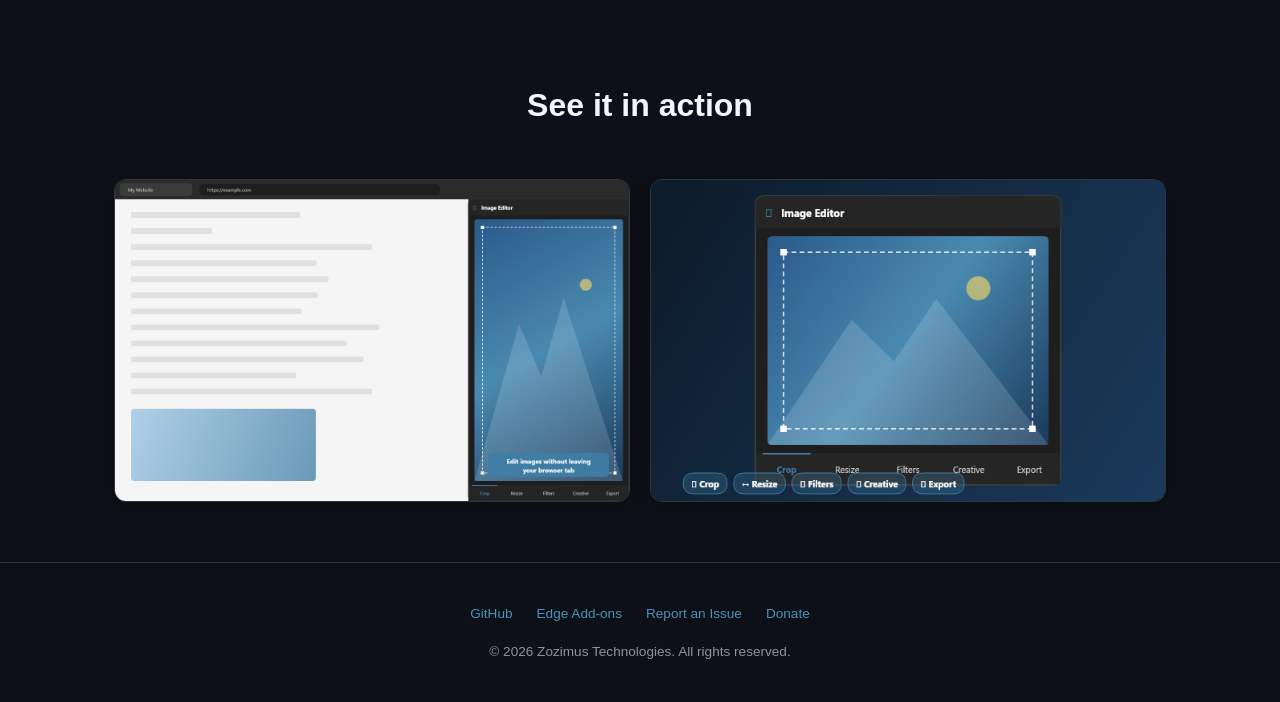
==== commit efc44249: "Post-launch updates: fix button layout, update footer, install link, README" ====
--- a/docs/index.html
+++ b/docs/index.html
@@ -22,13 +22,9 @@
   <section class="hero">
     <img src="storeassets/extensionlogo.png" alt="Image Editor logo" class="hero-logo">
     <h1>Image Editor</h1>
-    <div class="hero-badges">
-      <span class="coming-soon-badge">Coming Soon</span>
-      <span class="launch-date-badge">Launching 29 April</span>
-    </div>
     <p class="tagline">A lightweight, privacy-first image editor that lives in your browser's side panel. Crop, resize, apply filters, and export — without leaving your current tab.</p>
     <div class="hero-buttons">
-      <a href="https://microsoftedge.microsoft.com/addons/detail/image-editor/" class="btn btn-primary">
+      <a href="https://microsoftedge.microsoft.com/addons/detail/image-editor/jnmbhgfohmajljlmjidalknbalmecclc" class="btn btn-primary" target="_blank" rel="noopener">
         <svg viewBox="0 0 24 24" width="18" height="18" fill="none" stroke="currentColor" stroke-width="2"><path d="M21 15v4a2 2 0 01-2 2H5a2 2 0 01-2-2v-4"/><polyline points="7 10 12 15 17 10"/><line x1="12" y1="15" x2="12" y2="3"/></svg>
         Install from Edge Add-ons
       </a>
@@ -214,11 +210,12 @@
   <!-- Footer -->
   <footer class="site-footer">
     <div class="links">
-      <a href="https://github.com/zozimustechnologies/imageeditor">GitHub</a>
-      <a href="https://microsoftedge.microsoft.com/addons/detail/image-editor/">Edge Add-ons</a>
+      <a href="https://github.com/zozimustechnologies/imageeditor" target="_blank" rel="noopener">GitHub</a>
+      <a href="https://microsoftedge.microsoft.com/addons/detail/image-editor/jnmbhgfohmajljlmjidalknbalmecclc" target="_blank" rel="noopener">Edge Add-ons</a>
+      <a href="https://github.com/zozimustechnologies/imageeditor/issues" target="_blank" rel="noopener">Report an Issue</a>
       <a href="https://wise.com/pay/business/sandeepchadda?utm_source=open_link" target="_blank" rel="noopener">Donate</a>
     </div>
-    <p>&copy; Zozimus Technologies. All rights reserved.</p>
+    <p>&copy; 2026 Zozimus Technologies. All rights reserved.</p>
   </footer>
 
 </body>
--- a/docs/style.css
+++ b/docs/style.css
@@ -66,23 +66,9 @@
       margin-bottom: 20px;
     }
 
-    .coming-soon-badge {
-      display: inline-block;
-      font-size: 0.68rem; font-weight: 700;
-      text-transform: uppercase; letter-spacing: 0.08em;
-      padding: 4px 12px; border-radius: 100px;
-      background: rgba(212,49,59,0.15); color: #e04450;
-      border: 1px solid rgba(212,49,59,0.25);
-    }
-
-    .launch-date-badge {
-      display: inline-block;
-      font-size: 0.68rem; font-weight: 700;
-      text-transform: uppercase; letter-spacing: 0.08em;
-      padding: 4px 12px; border-radius: 100px;
-      background: rgba(99,102,241,0.15); color: #818cf8;
-      border: 1px solid rgba(99,102,241,0.3);
-    }
+    .coming-soon-badge,
+    .launch-date-badge,
+    .live-badge { display: none; }
 
     .hero .tagline {
       font-size: clamp(1rem, 2.5vw, 1.25rem);
